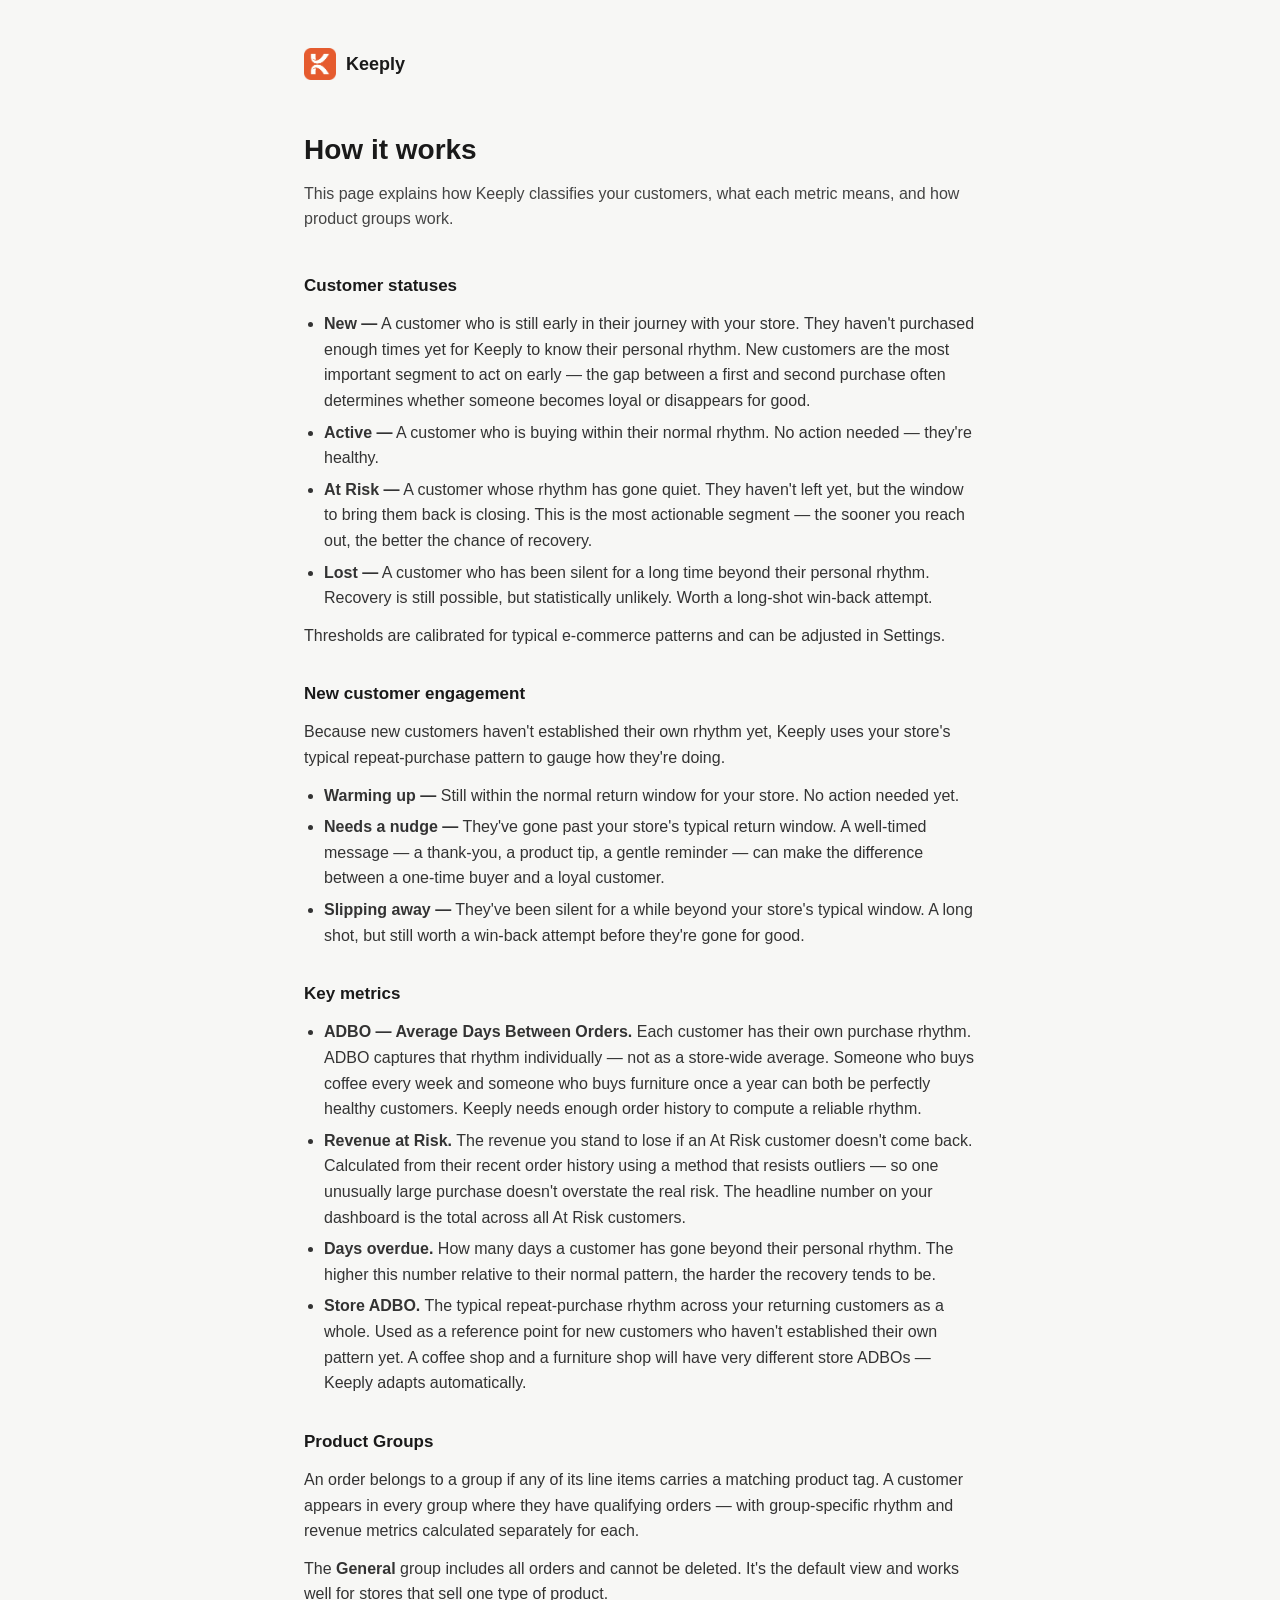
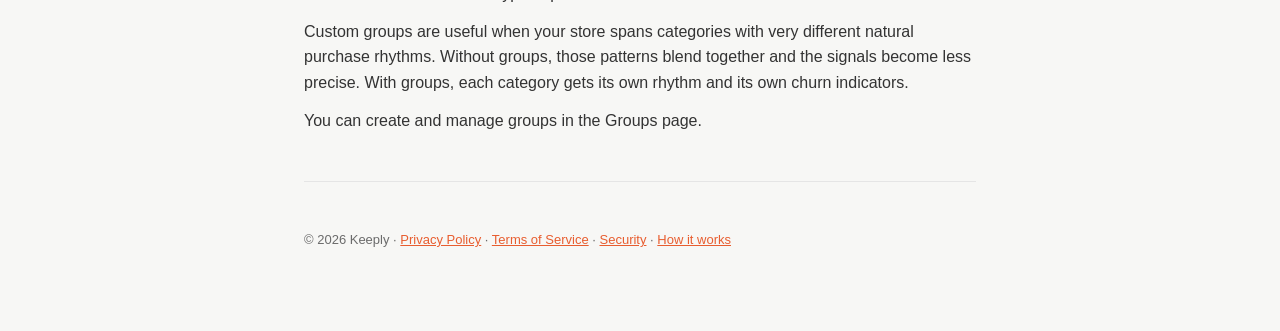
==== how-it-works/index.html @ 17e78e72 "feat(ui): dark mode for all legal pages, how-it-works consistency Co-Authored-By: Claude Sonnet 4.6 " ====
<!doctype html>
<html lang="en">
  <head>
    <meta charset="utf-8" />
    <meta name="viewport" content="width=device-width, initial-scale=1" />
    <title>How it works — Keeply</title>
    <link rel="stylesheet" href="../shared.css" />
    <link rel="icon" type="image/png" href="../logo.png" />
  </head>
  <body>
    <div class="page">
      <header>
        <a href="https://usekeeply.app">
          <img src="../logo.png" width="32" height="32" />
          <span class="brand">Keeply</span>
        </a>
      </header>

      <h1>How it works</h1>
      <p class="intro">
        This page explains how Keeply classifies your customers, what each
        metric means, and how product groups work.
      </p>

      <h2>Customer statuses</h2>
      <ul>
        <li>
          <strong>New —</strong> A customer who is still early in their journey
          with your store. They haven't purchased enough times yet for Keeply to
          know their personal rhythm. New customers are the most important
          segment to act on early — the gap between a first and second purchase
          often determines whether someone becomes loyal or disappears for good.
        </li>
        <li>
          <strong>Active —</strong> A customer who is buying within their normal
          rhythm. No action needed — they're healthy.
        </li>
        <li>
          <strong>At Risk —</strong> A customer whose rhythm has gone quiet.
          They haven't left yet, but the window to bring them back is closing.
          This is the most actionable segment — the sooner you reach out, the
          better the chance of recovery.
        </li>
        <li>
          <strong>Lost —</strong> A customer who has been silent for a long time
          beyond their personal rhythm. Recovery is still possible, but
          statistically unlikely. Worth a long-shot win-back attempt.
        </li>
      </ul>
      <p>
        Thresholds are calibrated for typical e-commerce patterns and can be
        adjusted in Settings.
      </p>

      <h2>New customer engagement</h2>
      <p>
        Because new customers haven't established their own rhythm yet, Keeply
        uses your store's typical repeat-purchase pattern to gauge how they're
        doing.
      </p>
      <ul>
        <li>
          <strong>Warming up —</strong> Still within the normal return window
          for your store. No action needed yet.
        </li>
        <li>
          <strong>Needs a nudge —</strong> They've gone past your store's
          typical return window. A well-timed message — a thank-you, a product
          tip, a gentle reminder — can make the difference between a one-time
          buyer and a loyal customer.
        </li>
        <li>
          <strong>Slipping away —</strong> They've been silent for a while
          beyond your store's typical window. A long shot, but still worth a
          win-back attempt before they're gone for good.
        </li>
      </ul>

      <h2>Key metrics</h2>
      <ul>
        <li>
          <strong>ADBO — Average Days Between Orders.</strong> Each customer has
          their own purchase rhythm. ADBO captures that rhythm individually —
          not as a store-wide average. Someone who buys coffee every week and
          someone who buys furniture once a year can both be perfectly healthy
          customers. Keeply needs enough order history to compute a reliable
          rhythm.
        </li>
        <li>
          <strong>Revenue at Risk.</strong> The revenue you stand to lose if an
          At Risk customer doesn't come back. Calculated from their recent order
          history using a method that resists outliers — so one unusually large
          purchase doesn't overstate the real risk. The headline number on your
          dashboard is the total across all At Risk customers.
        </li>
        <li>
          <strong>Days overdue.</strong> How many days a customer has gone
          beyond their personal rhythm. The higher this number relative to their
          normal pattern, the harder the recovery tends to be.
        </li>
        <li>
          <strong>Store ADBO.</strong> The typical repeat-purchase rhythm across
          your returning customers as a whole. Used as a reference point for new
          customers who haven't established their own pattern yet. A coffee shop
          and a furniture shop will have very different store ADBOs — Keeply
          adapts automatically.
        </li>
      </ul>

      <h2>Product Groups</h2>
      <p>
        An order belongs to a group if any of its line items carries a matching
        product tag. A customer appears in every group where they have
        qualifying orders — with group-specific rhythm and revenue metrics
        calculated separately for each.
      </p>
      <p>
        The <strong>General</strong> group includes all orders and cannot be
        deleted. It's the default view and works well for stores that sell one
        type of product.
      </p>
      <p>
        Custom groups are useful when your store spans categories with very
        different natural purchase rhythms. Without groups, those patterns blend
        together and the signals become less precise. With groups, each category
        gets its own rhythm and its own churn indicators.
      </p>
      <p>You can create and manage groups in the Groups page.</p>

      <hr />
      <footer>
        © 2026 Keeply · <a href="/privacy">Privacy Policy</a> ·
        <a href="/terms">Terms of Service</a> ·
        <a href="/security">Security</a> ·
        <a href="/how-it-works">How it works</a>
      </footer>
    </div>
  </body>
</html>
---- shared.css ----
*,
*::before,
*::after {
  box-sizing: border-box;
  margin: 0;
  padding: 0;
}
body {
  font-family: -apple-system, BlinkMacSystemFont, "Segoe UI", sans-serif;
  color: #1a1a1a;
  background: #f7f7f5;
  line-height: 1.6;
}
.page {
  max-width: 720px;
  margin: 0 auto;
  padding: 48px 24px 80px;
}
header {
  display: flex;
  align-items: center;
  gap: 12px;
  margin-bottom: 48px;
}
header a {
  display: flex;
  align-items: center;
  gap: 10px;
  text-decoration: none;
  color: inherit;
}
.brand {
  font-weight: 700;
  font-size: 18px;
}
h1 {
  font-size: 28px;
  font-weight: 700;
  margin-bottom: 8px;
}
.meta {
  color: #6b6b6b;
  font-size: 14px;
  margin-bottom: 8px;
}
.intro {
  color: #444;
  margin-bottom: 40px;
}
h2 {
  font-size: 17px;
  font-weight: 600;
  margin: 32px 0 12px;
}
p {
  margin-bottom: 12px;
  color: #333;
}
ul {
  padding-left: 20px;
  margin-bottom: 12px;
}
li {
  margin-bottom: 6px;
  color: #333;
}
a {
  color: #e85d2f;
}
code {
  font-family: ui-monospace, "SF Mono", Menlo, monospace;
  font-size: 13px;
  background: #efefed;
  color: #1a1a1a;
  padding: 1px 5px;
  border-radius: 4px;
}
table {
  width: 100%;
  border-collapse: collapse;
  margin-bottom: 12px;
  font-size: 14px;
}
th {
  text-align: left;
  font-weight: 600;
  color: #1a1a1a;
  border-bottom: 2px solid #e5e5e5;
  padding: 8px 12px 8px 0;
}
td {
  color: #333;
  border-bottom: 1px solid #e5e5e5;
  padding: 8px 12px 8px 0;
  vertical-align: top;
}
hr {
  border: none;
  border-top: 1px solid #e5e5e5;
  margin: 48px 0;
}
footer {
  color: #6b6b6b;
  font-size: 13px;
}

@media (prefers-color-scheme: dark) {
  body {
    background: #111111;
    color: #e8e8e8;
  }
  .meta {
    color: #888888;
  }
  .intro {
    color: #bbbbbb;
  }
  p {
    color: #cccccc;
  }
  li {
    color: #cccccc;
  }
  code {
    background: #222222;
    color: #e8e8e8;
  }
  th {
    color: #e8e8e8;
    border-bottom-color: #2e2e2e;
  }
  td {
    color: #cccccc;
    border-bottom-color: #2e2e2e;
  }
  hr {
    border-top-color: #2e2e2e;
  }
  footer {
    color: #888888;
  }
}
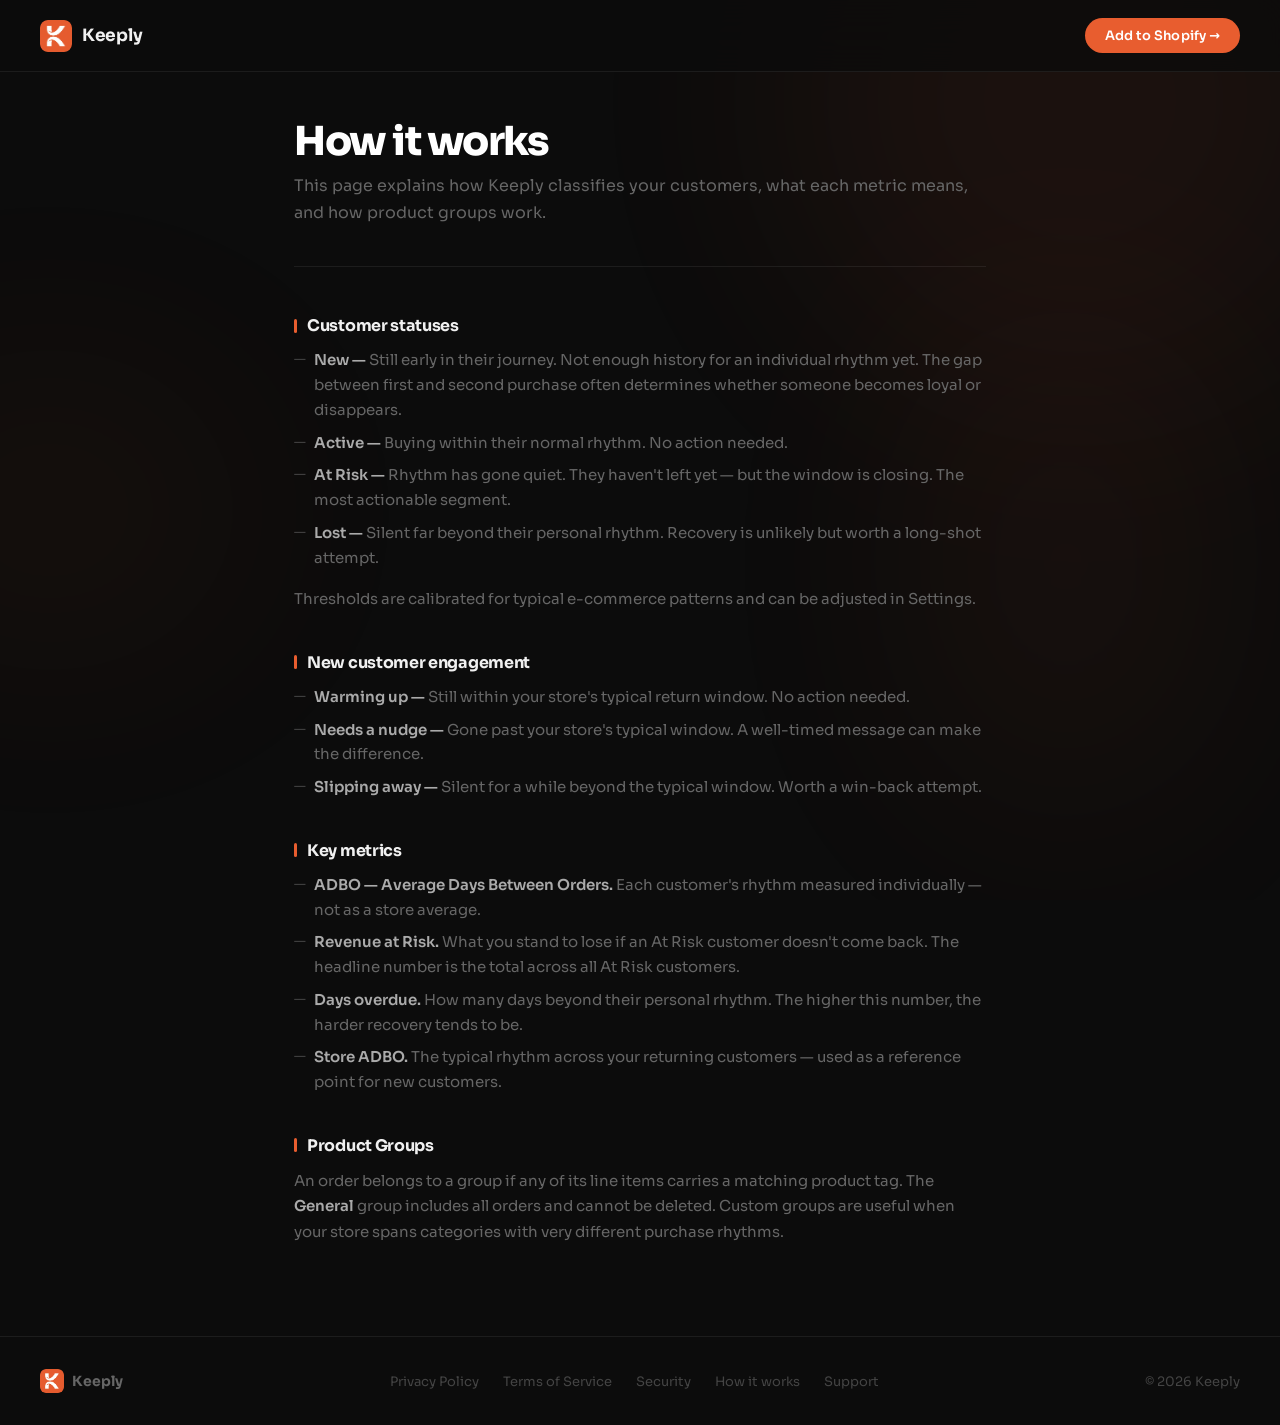
==== commit fc6b5e03: "feat(ui): redesign legal and how-it-works pages with dark theme Co-Authored-By: Claude Sonnet 4.6 (1" ====
--- a/how-it-works/index.html
+++ b/how-it-works/index.html
@@ -4,136 +4,115 @@
     <meta charset="utf-8" />
     <meta name="viewport" content="width=device-width, initial-scale=1" />
     <title>How it works — Keeply</title>
+    <link rel="icon" href="../logo.png" type="image/png" />
     <link rel="stylesheet" href="../shared.css" />
-    <link rel="icon" type="image/png" href="../logo.png" />
+    <link rel="stylesheet" href="../legal.css" />
   </head>
   <body>
+    <div class="blob-field">
+      <div class="blob blob-1"></div>
+      <div class="blob blob-2"></div>
+      <div class="blob blob-3"></div>
+    </div>
+    <nav>
+      <a href="https://usekeeply.app" class="nav-logo">
+        <img src="../logo.png" width="32" height="32" alt="Keeply" />
+        <span>Keeply</span>
+      </a>
+      <a
+        href="https://apps.shopify.com/keeply"
+        class="nav-cta"
+        target="_blank"
+        rel="noopener"
+        >Add to Shopify →</a
+      >
+    </nav>
     <div class="page">
-      <header>
-        <a href="https://usekeeply.app">
-          <img src="../logo.png" width="32" height="32" />
-          <span class="brand">Keeply</span>
-        </a>
-      </header>
-
       <h1>How it works</h1>
       <p class="intro">
         This page explains how Keeply classifies your customers, what each
         metric means, and how product groups work.
       </p>
-
       <h2>Customer statuses</h2>
       <ul>
         <li>
-          <strong>New —</strong> A customer who is still early in their journey
-          with your store. They haven't purchased enough times yet for Keeply to
-          know their personal rhythm. New customers are the most important
-          segment to act on early — the gap between a first and second purchase
-          often determines whether someone becomes loyal or disappears for good.
+          <strong>New —</strong> Still early in their journey. Not enough
+          history for an individual rhythm yet. The gap between first and second
+          purchase often determines whether someone becomes loyal or disappears.
         </li>
         <li>
-          <strong>Active —</strong> A customer who is buying within their normal
-          rhythm. No action needed — they're healthy.
+          <strong>Active —</strong> Buying within their normal rhythm. No action
+          needed.
         </li>
         <li>
-          <strong>At Risk —</strong> A customer whose rhythm has gone quiet.
-          They haven't left yet, but the window to bring them back is closing.
-          This is the most actionable segment — the sooner you reach out, the
-          better the chance of recovery.
+          <strong>At Risk —</strong> Rhythm has gone quiet. They haven't left
+          yet — but the window is closing. The most actionable segment.
         </li>
         <li>
-          <strong>Lost —</strong> A customer who has been silent for a long time
-          beyond their personal rhythm. Recovery is still possible, but
-          statistically unlikely. Worth a long-shot win-back attempt.
+          <strong>Lost —</strong> Silent far beyond their personal rhythm.
+          Recovery is unlikely but worth a long-shot attempt.
         </li>
       </ul>
       <p>
         Thresholds are calibrated for typical e-commerce patterns and can be
         adjusted in Settings.
       </p>
-
       <h2>New customer engagement</h2>
-      <p>
-        Because new customers haven't established their own rhythm yet, Keeply
-        uses your store's typical repeat-purchase pattern to gauge how they're
-        doing.
-      </p>
       <ul>
         <li>
-          <strong>Warming up —</strong> Still within the normal return window
-          for your store. No action needed yet.
+          <strong>Warming up —</strong> Still within your store's typical return
+          window. No action needed.
         </li>
         <li>
-          <strong>Needs a nudge —</strong> They've gone past your store's
-          typical return window. A well-timed message — a thank-you, a product
-          tip, a gentle reminder — can make the difference between a one-time
-          buyer and a loyal customer.
+          <strong>Needs a nudge —</strong> Gone past your store's typical
+          window. A well-timed message can make the difference.
         </li>
         <li>
-          <strong>Slipping away —</strong> They've been silent for a while
-          beyond your store's typical window. A long shot, but still worth a
-          win-back attempt before they're gone for good.
+          <strong>Slipping away —</strong> Silent for a while beyond the typical
+          window. Worth a win-back attempt.
         </li>
       </ul>
-
       <h2>Key metrics</h2>
       <ul>
         <li>
-          <strong>ADBO — Average Days Between Orders.</strong> Each customer has
-          their own purchase rhythm. ADBO captures that rhythm individually —
-          not as a store-wide average. Someone who buys coffee every week and
-          someone who buys furniture once a year can both be perfectly healthy
-          customers. Keeply needs enough order history to compute a reliable
-          rhythm.
+          <strong>ADBO — Average Days Between Orders.</strong> Each customer's
+          rhythm measured individually — not as a store average.
         </li>
         <li>
-          <strong>Revenue at Risk.</strong> The revenue you stand to lose if an
-          At Risk customer doesn't come back. Calculated from their recent order
-          history using a method that resists outliers — so one unusually large
-          purchase doesn't overstate the real risk. The headline number on your
-          dashboard is the total across all At Risk customers.
+          <strong>Revenue at Risk.</strong> What you stand to lose if an At Risk
+          customer doesn't come back. The headline number is the total across
+          all At Risk customers.
         </li>
         <li>
-          <strong>Days overdue.</strong> How many days a customer has gone
-          beyond their personal rhythm. The higher this number relative to their
-          normal pattern, the harder the recovery tends to be.
+          <strong>Days overdue.</strong> How many days beyond their personal
+          rhythm. The higher this number, the harder recovery tends to be.
         </li>
         <li>
-          <strong>Store ADBO.</strong> The typical repeat-purchase rhythm across
-          your returning customers as a whole. Used as a reference point for new
-          customers who haven't established their own pattern yet. A coffee shop
-          and a furniture shop will have very different store ADBOs — Keeply
-          adapts automatically.
+          <strong>Store ADBO.</strong> The typical rhythm across your returning
+          customers — used as a reference point for new customers.
         </li>
       </ul>
-
       <h2>Product Groups</h2>
       <p>
         An order belongs to a group if any of its line items carries a matching
-        product tag. A customer appears in every group where they have
-        qualifying orders — with group-specific rhythm and revenue metrics
-        calculated separately for each.
+        product tag. The <strong>General</strong> group includes all orders and
+        cannot be deleted. Custom groups are useful when your store spans
+        categories with very different purchase rhythms.
       </p>
-      <p>
-        The <strong>General</strong> group includes all orders and cannot be
-        deleted. It's the default view and works well for stores that sell one
-        type of product.
-      </p>
-      <p>
-        Custom groups are useful when your store spans categories with very
-        different natural purchase rhythms. Without groups, those patterns blend
-        together and the signals become less precise. With groups, each category
-        gets its own rhythm and its own churn indicators.
-      </p>
-      <p>You can create and manage groups in the Groups page.</p>
-
-      <hr />
-      <footer>
-        © 2026 Keeply · <a href="/privacy">Privacy Policy</a> ·
-        <a href="/terms">Terms of Service</a> ·
-        <a href="/security">Security</a> ·
+    </div>
+    <footer class="site-footer">
+      <div class="footer-logo">
+        <img src="../logo.png" width="24" height="24" alt="Keeply" />
+        <span>Keeply</span>
+      </div>
+      <div class="footer-links">
+        <a href="/privacy">Privacy Policy</a>
+        <a href="/terms">Terms of Service</a>
+        <a href="/security">Security</a>
         <a href="/how-it-works">How it works</a>
-      </footer>
-    </div>
+        <a href="mailto:support@usekeeply.app">Support</a>
+      </div>
+      <div class="footer-copy">© 2026 Keeply</div>
+    </footer>
   </body>
 </html>
--- a/shared.css
+++ b/shared.css
@@ -1,3 +1,5 @@
+@import url("https://fonts.googleapis.com/css2?family=Sora:wght@300;400;500;600;700;800;900&display=swap");
+
 *,
 *::before,
 *::after {
@@ -5,138 +7,235 @@
   margin: 0;
   padding: 0;
 }
+
+:root {
+  --coral: #e85d2f;
+  --coral-dim: rgba(232, 93, 47, 0.12);
+  --coral-glow: rgba(232, 93, 47, 0.08);
+  --bg: #0c0c0c;
+  --bg2: #111111;
+  --bg3: #161616;
+  --border: rgba(255, 255, 255, 0.07);
+  --text: #f0f0f0;
+  --muted: #666;
+  --muted2: #444;
+}
+
+html {
+  scroll-behavior: smooth;
+}
+
 body {
-  font-family: -apple-system, BlinkMacSystemFont, "Segoe UI", sans-serif;
-  color: #1a1a1a;
-  background: #f7f7f5;
-  line-height: 1.6;
-}
-.page {
-  max-width: 720px;
-  margin: 0 auto;
-  padding: 48px 24px 80px;
-}
-header {
-  display: flex;
-  align-items: center;
-  gap: 12px;
-  margin-bottom: 48px;
-}
-header a {
+  font-family: "Sora", system-ui, sans-serif;
+  background: var(--bg);
+  color: var(--text);
+  overflow-x: hidden;
+  -webkit-font-smoothing: antialiased;
+}
+
+a {
+  color: var(--coral);
+  text-decoration: none;
+  transition: opacity 0.2s;
+}
+
+/* ─── BLOBS ─── */
+.blob-field {
+  position: fixed;
+  inset: 0;
+  pointer-events: none;
+  z-index: 0;
+  overflow: hidden;
+}
+.blob {
+  position: absolute;
+  border-radius: 50%;
+  background: var(--coral);
+  filter: blur(120px);
+  animation: blobFloat 20s ease-in-out infinite;
+}
+.blob-1 {
+  width: 600px;
+  height: 600px;
+  top: -200px;
+  right: -100px;
+  opacity: 0.07;
+  animation-delay: 0s;
+}
+.blob-2 {
+  width: 400px;
+  height: 300px;
+  top: 40%;
+  left: -150px;
+  opacity: 0.05;
+  animation-delay: -7s;
+  border-radius: 40%;
+}
+.blob-3 {
+  width: 300px;
+  height: 500px;
+  bottom: 10%;
+  right: 5%;
+  opacity: 0.06;
+  animation-delay: -13s;
+  border-radius: 35%;
+}
+@keyframes blobFloat {
+  0%,
+  100% {
+    transform: translateY(0) scale(1);
+  }
+  33% {
+    transform: translateY(-40px) scale(1.05);
+  }
+  66% {
+    transform: translateY(20px) scale(0.97);
+  }
+}
+
+/* ─── NAV ─── */
+nav {
+  position: fixed;
+  top: 0;
+  left: 0;
+  right: 0;
+  z-index: 100;
+  padding: 18px 40px;
+  display: flex;
+  align-items: center;
+  justify-content: space-between;
+  background: rgba(12, 12, 12, 0.8);
+  backdrop-filter: blur(20px);
+  border-bottom: 1px solid var(--border);
+  animation: fadeDown 0.6s ease both;
+}
+@keyframes fadeDown {
+  from {
+    opacity: 0;
+    transform: translateY(-12px);
+  }
+  to {
+    opacity: 1;
+    transform: none;
+  }
+}
+
+.nav-logo {
   display: flex;
   align-items: center;
   gap: 10px;
   text-decoration: none;
-  color: inherit;
-}
-.brand {
+  color: var(--text);
+}
+.nav-logo img {
+  width: 32px;
+  height: 32px;
+  border-radius: 8px;
+}
+.nav-logo span {
+  font-size: 17px;
   font-weight: 700;
-  font-size: 18px;
-}
-h1 {
-  font-size: 28px;
+  letter-spacing: -0.3px;
+}
+
+.nav-cta {
+  display: inline-flex;
+  align-items: center;
+  gap: 8px;
+  background: var(--coral);
+  color: #fff;
+  text-decoration: none;
+  font-size: 13px;
+  font-weight: 600;
+  letter-spacing: 0.1px;
+  padding: 9px 20px;
+  border-radius: 100px;
+  transition:
+    opacity 0.2s,
+    transform 0.2s;
+}
+.nav-cta:hover {
+  opacity: 0.88;
+  transform: translateY(-1px);
+}
+
+/* ─── SITE FOOTER ─── */
+.site-footer {
+  border-top: 1px solid var(--border);
+  padding: 32px 40px;
+  display: flex;
+  align-items: center;
+  justify-content: space-between;
+  flex-wrap: wrap;
+  gap: 16px;
+}
+.footer-logo {
+  display: flex;
+  align-items: center;
+  gap: 8px;
+}
+.footer-logo img {
+  width: 24px;
+  height: 24px;
+  border-radius: 6px;
+}
+.footer-logo span {
+  font-size: 14px;
   font-weight: 700;
-  margin-bottom: 8px;
-}
-.meta {
-  color: #6b6b6b;
-  font-size: 14px;
-  margin-bottom: 8px;
-}
-.intro {
-  color: #444;
-  margin-bottom: 40px;
-}
-h2 {
-  font-size: 17px;
-  font-weight: 600;
-  margin: 32px 0 12px;
-}
-p {
-  margin-bottom: 12px;
-  color: #333;
-}
-ul {
-  padding-left: 20px;
-  margin-bottom: 12px;
-}
-li {
-  margin-bottom: 6px;
-  color: #333;
-}
-a {
-  color: #e85d2f;
-}
-code {
-  font-family: ui-monospace, "SF Mono", Menlo, monospace;
+  color: var(--muted);
+}
+.footer-links {
+  display: flex;
+  gap: 8px 24px;
+  flex-wrap: wrap;
+}
+.footer-links a {
   font-size: 13px;
-  background: #efefed;
-  color: #1a1a1a;
-  padding: 1px 5px;
-  border-radius: 4px;
-}
-table {
-  width: 100%;
-  border-collapse: collapse;
-  margin-bottom: 12px;
-  font-size: 14px;
-}
-th {
-  text-align: left;
-  font-weight: 600;
-  color: #1a1a1a;
-  border-bottom: 2px solid #e5e5e5;
-  padding: 8px 12px 8px 0;
-}
-td {
-  color: #333;
-  border-bottom: 1px solid #e5e5e5;
-  padding: 8px 12px 8px 0;
-  vertical-align: top;
-}
-hr {
-  border: none;
-  border-top: 1px solid #e5e5e5;
-  margin: 48px 0;
-}
-footer {
-  color: #6b6b6b;
+  color: var(--muted2);
+  text-decoration: none;
+  transition: color 0.2s;
+}
+.footer-links a:hover {
+  color: #888;
+}
+.footer-copy {
   font-size: 13px;
-}
-
-@media (prefers-color-scheme: dark) {
-  body {
-    background: #111111;
-    color: #e8e8e8;
-  }
-  .meta {
-    color: #888888;
-  }
-  .intro {
-    color: #bbbbbb;
-  }
-  p {
-    color: #cccccc;
-  }
-  li {
-    color: #cccccc;
-  }
-  code {
-    background: #222222;
-    color: #e8e8e8;
-  }
-  th {
-    color: #e8e8e8;
-    border-bottom-color: #2e2e2e;
-  }
-  td {
-    color: #cccccc;
-    border-bottom-color: #2e2e2e;
-  }
-  hr {
-    border-top-color: #2e2e2e;
-  }
-  footer {
-    color: #888888;
-  }
-}
+  color: var(--muted2);
+}
+
+/* ─── SCROLL REVEAL ─── */
+.reveal {
+  opacity: 0;
+  transform: translateY(24px);
+  transition:
+    opacity 0.7s ease,
+    transform 0.7s ease;
+}
+.reveal.visible {
+  opacity: 1;
+  transform: none;
+}
+.reveal-delay-1 {
+  transition-delay: 0.1s;
+}
+.reveal-delay-2 {
+  transition-delay: 0.2s;
+}
+.reveal-delay-3 {
+  transition-delay: 0.3s;
+}
+.reveal-delay-4 {
+  transition-delay: 0.4s;
+}
+
+@media (max-width: 900px) {
+  nav {
+    padding: 16px 20px;
+  }
+}
+@media (max-width: 640px) {
+  .site-footer {
+    flex-direction: column;
+    align-items: flex-start;
+  }
+}
--- a/legal.css
+++ b/legal.css
@@ -0,0 +1,123 @@
+.page {
+  position: relative;
+  z-index: 1;
+  max-width: 740px;
+  margin: 0 auto;
+  padding: 120px 24px 80px;
+}
+h1 {
+  font-size: clamp(28px, 5vw, 40px);
+  font-weight: 900;
+  letter-spacing: -1.5px;
+  color: #fff;
+  margin-bottom: 8px;
+  line-height: 1.1;
+}
+.meta {
+  font-size: 13px;
+  color: var(--muted);
+  margin-bottom: 8px;
+  font-weight: 500;
+}
+.intro {
+  font-size: 16px;
+  line-height: 1.7;
+  color: #666;
+  margin-bottom: 48px;
+  padding-bottom: 40px;
+  border-bottom: 1px solid var(--border);
+}
+h2 {
+  font-size: 16px;
+  font-weight: 700;
+  color: var(--text);
+  letter-spacing: -0.3px;
+  margin: 40px 0 12px;
+  display: flex;
+  align-items: center;
+  gap: 10px;
+}
+h2::before {
+  content: "";
+  display: block;
+  width: 3px;
+  height: 14px;
+  background: var(--coral);
+  border-radius: 2px;
+  flex-shrink: 0;
+}
+p {
+  margin-bottom: 12px;
+  color: #666;
+  font-size: 15px;
+  line-height: 1.7;
+}
+ul {
+  padding-left: 0;
+  margin-bottom: 16px;
+  list-style: none;
+}
+li {
+  margin-bottom: 8px;
+  color: #666;
+  font-size: 15px;
+  padding-left: 20px;
+  position: relative;
+  line-height: 1.65;
+}
+li::before {
+  content: "—";
+  position: absolute;
+  left: 0;
+  color: var(--muted2);
+  font-size: 13px;
+}
+strong {
+  color: #aaa;
+  font-weight: 600;
+}
+code {
+  font-family: ui-monospace, "SF Mono", Menlo, monospace;
+  font-size: 13px;
+  background: rgba(255, 255, 255, 0.06);
+  color: #ccc;
+  padding: 2px 7px;
+  border-radius: 5px;
+  border: 1px solid var(--border);
+}
+table {
+  width: 100%;
+  border-collapse: collapse;
+  margin-bottom: 16px;
+  font-size: 14px;
+  border: 1px solid var(--border);
+  border-radius: 12px;
+  overflow: hidden;
+}
+thead {
+  background: rgba(255, 255, 255, 0.03);
+}
+th {
+  text-align: left;
+  font-weight: 600;
+  color: #aaa;
+  padding: 12px 16px;
+  border-bottom: 1px solid var(--border);
+  font-size: 13px;
+  text-transform: uppercase;
+  letter-spacing: 0.5px;
+}
+td {
+  color: #666;
+  padding: 12px 16px;
+  border-bottom: 1px solid var(--border);
+  vertical-align: top;
+}
+tr:last-child td {
+  border-bottom: none;
+}
+hr {
+  border: none;
+  border-top: 1px solid var(--border);
+  margin: 56px 0 32px;
+}
